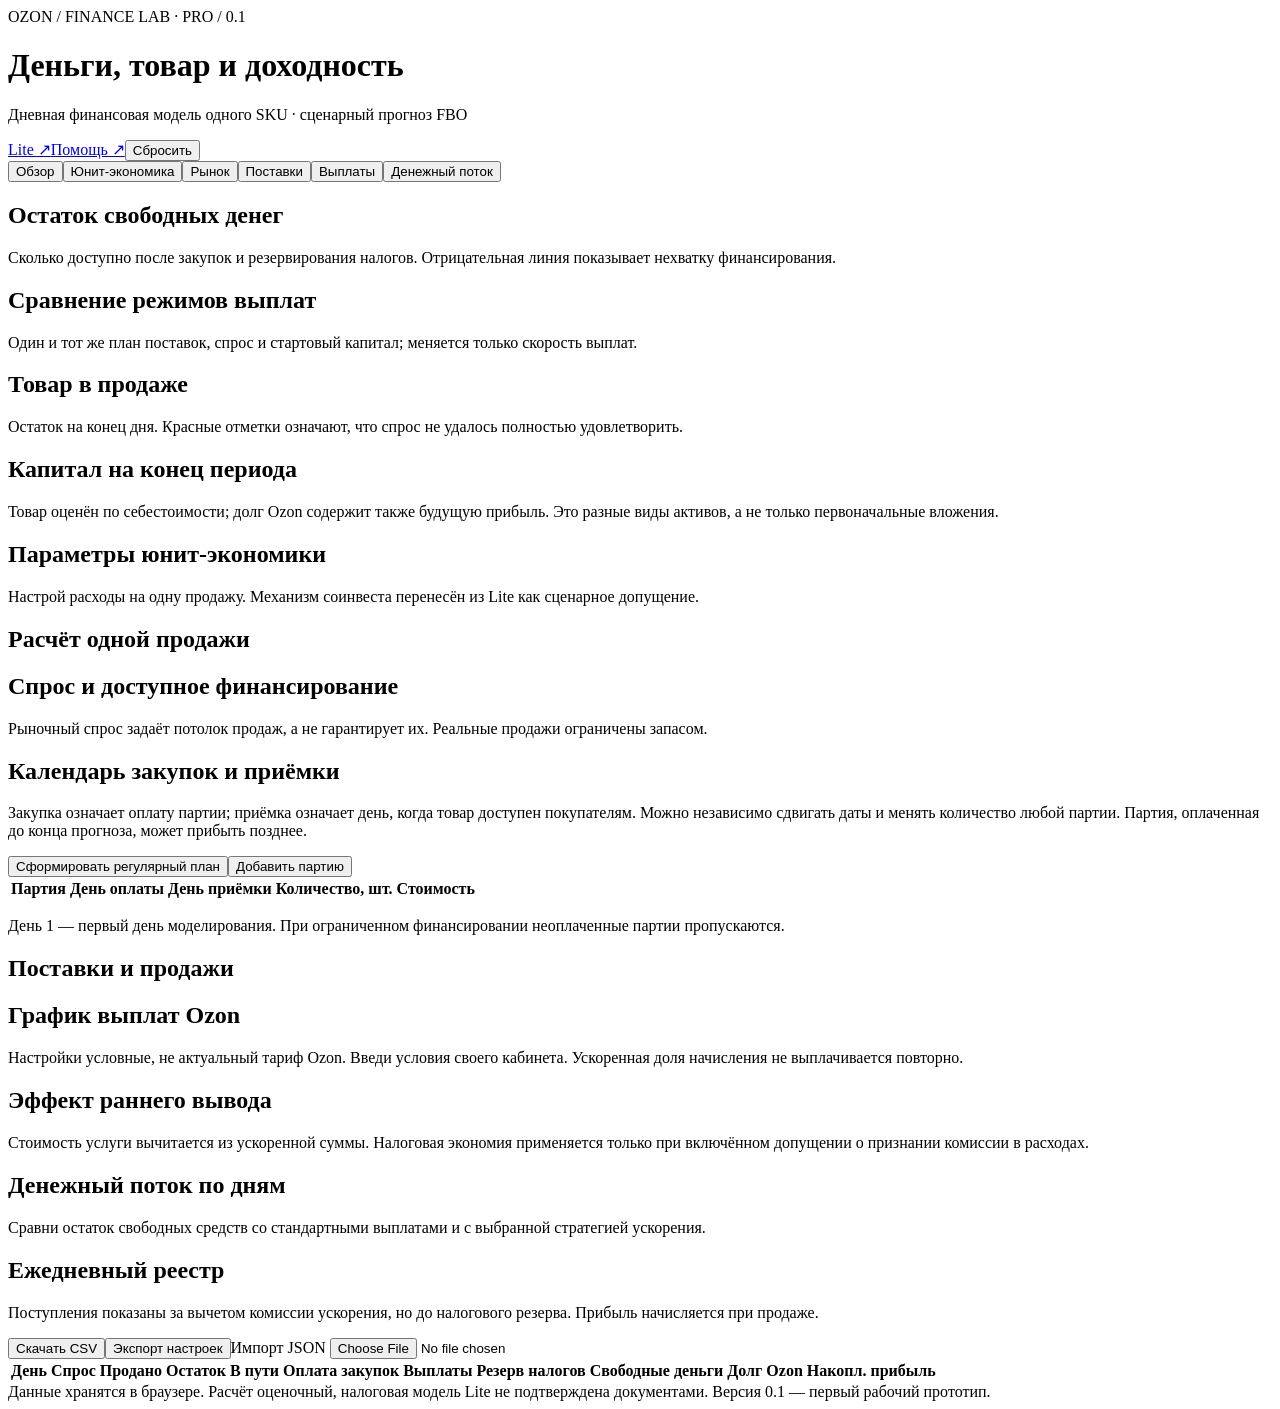
==== index.html @ 52581127 "Add PRO v0.1 index.html" ====
<!doctype html><html lang="ru"><head><meta charset="utf-8"><meta name="viewport" content="width=device-width,initial-scale=1"><meta name="robots" content="noindex,nofollow"><title>OZON Finance Lab PRO</title><link rel="stylesheet" href="style.css"></head><body><main><header><div><div class="eyebrow">OZON / FINANCE LAB · PRO / 0.1</div><h1>Деньги, товар и доходность</h1><p>Дневная финансовая модель одного SKU · сценарный прогноз FBO</p></div><div class="actions"><a href="https://fuzzlor.github.io/ozon-roi-lite/">Lite ↗</a><a href="help.html">Помощь ↗</a><button id="reset">Сбросить</button></div></header><nav id="nav"><button data-tab="overview" class="active">Обзор</button><button data-tab="unit">Юнит-экономика</button><button data-tab="market">Рынок</button><button data-tab="supply">Поставки</button><button data-tab="payout">Выплаты</button><button data-tab="cash">Денежный поток</button></nav><div id="errors" role="alert"></div><section id="overview" class="tab active"><div id="warnings"></div><div id="kpis" class="kpis"></div><div class="grid"><article><h2>Остаток свободных денег</h2><p>Сколько доступно после закупок и резервирования налогов. Отрицательная линия показывает нехватку финансирования.</p><div id="overviewCash"></div></article><article><h2>Сравнение режимов выплат</h2><p>Один и тот же план поставок, спрос и стартовый капитал; меняется только скорость выплат.</p><div id="comparison"></div></article><article><h2>Товар в продаже</h2><p>Остаток на конец дня. Красные отметки означают, что спрос не удалось полностью удовлетворить.</p><div id="overviewStock"></div></article><article><h2>Капитал на конец периода</h2><p>Товар оценён по себестоимости; долг Ozon содержит также будущую прибыль. Это разные виды активов, а не только первоначальные вложения.</p><div id="structure"></div></article></div></section><section id="unit" class="tab"><article><h2>Параметры юнит-экономики</h2><p>Настрой расходы на одну продажу. Механизм соинвеста перенесён из Lite как сценарное допущение.</p><div id="unitFields" class="fields"></div></article><article><h2>Расчёт одной продажи</h2><div id="unitTable"></div></article></section><section id="market" class="tab"><article><h2>Спрос и доступное финансирование</h2><p>Рыночный спрос задаёт потолок продаж, а не гарантирует их. Реальные продажи ограничены запасом.</p><div id="marketFields" class="fields"></div><div id="marketInfo"></div></article></section><section id="supply" class="tab"><article><h2>Календарь закупок и приёмки</h2><p>Закупка означает оплату партии; приёмка означает день, когда товар доступен покупателям. Можно независимо сдвигать даты и менять количество любой партии. Партия, оплаченная до конца прогноза, может прибыть позднее.</p><div class="fields" id="planFields"></div><div class="actions"><button id="generate">Сформировать регулярный план</button><button id="add">Добавить партию</button></div><div class="scroll"><table><thead><tr><th>Партия</th><th>День оплаты</th><th>День приёмки</th><th>Количество, шт.</th><th>Стоимость</th><th></th></tr></thead><tbody id="orderRows"></tbody></table></div><p>День 1 — первый день моделирования. При ограниченном финансировании неоплаченные партии пропускаются.</p></article><article><h2>Поставки и продажи</h2><div id="stockChart"></div><div id="supplyInfo"></div></article></section><section id="payout" class="tab"><article><h2>График выплат Ozon</h2><p>Настройки условные, не актуальный тариф Ozon. Введи условия своего кабинета. Ускоренная доля начисления не выплачивается повторно.</p><div id="payoutFields" class="fields"></div></article><article><h2>Эффект раннего вывода</h2><div id="payoutCompare"></div><p>Стоимость услуги вычитается из ускоренной суммы. Налоговая экономия применяется только при включённом допущении о признании комиссии в расходах.</p><div id="feeChart"></div></article></section><section id="cash" class="tab"><article><h2>Денежный поток по дням</h2><p>Сравни остаток свободных средств со стандартными выплатами и с выбранной стратегией ускорения.</p><div id="cashChart"></div><div id="cashInfo"></div></article><article><h2>Ежедневный реестр</h2><p>Поступления показаны за вычетом комиссии ускорения, но до налогового резерва. Прибыль начисляется при продаже.</p><div class="actions"><button id="csv">Скачать CSV</button><button id="json">Экспорт настроек</button><label class="import">Импорт JSON <input type="file" id="import" accept=".json"></label></div><div class="scroll tall"><table><thead><tr><th>День</th><th>Спрос</th><th>Продано</th><th>Остаток</th><th>В пути</th><th>Оплата закупок</th><th>Выплаты</th><th>Резерв налогов</th><th>Свободные деньги</th><th>Долг Ozon</th><th>Накопл. прибыль</th></tr></thead><tbody id="daily"></tbody></table></div></article></section><footer>Данные хранятся в браузере. Расчёт оценочный, налоговая модель Lite не подтверждена документами. Версия 0.1 — первый рабочий прототип.</footer></main><script src="engine.js"></script><script src="app.js"></script></body></html>
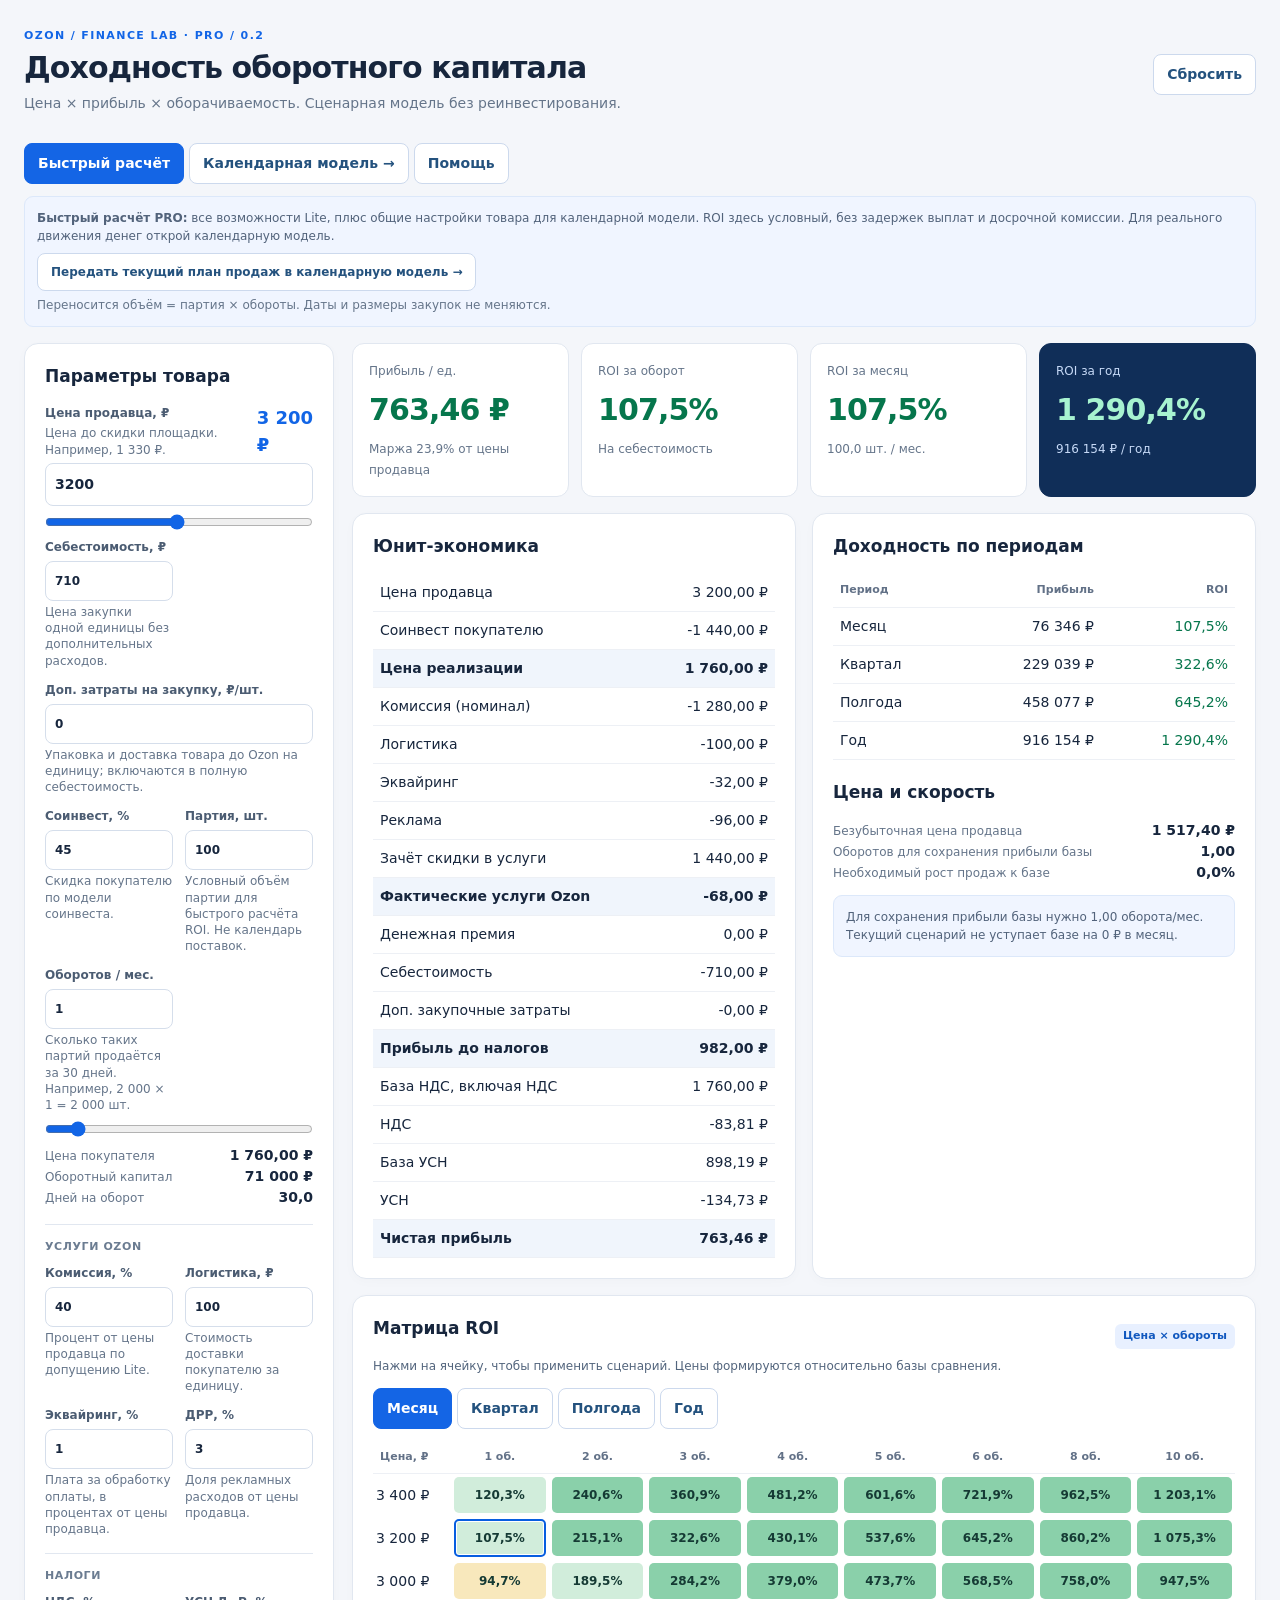
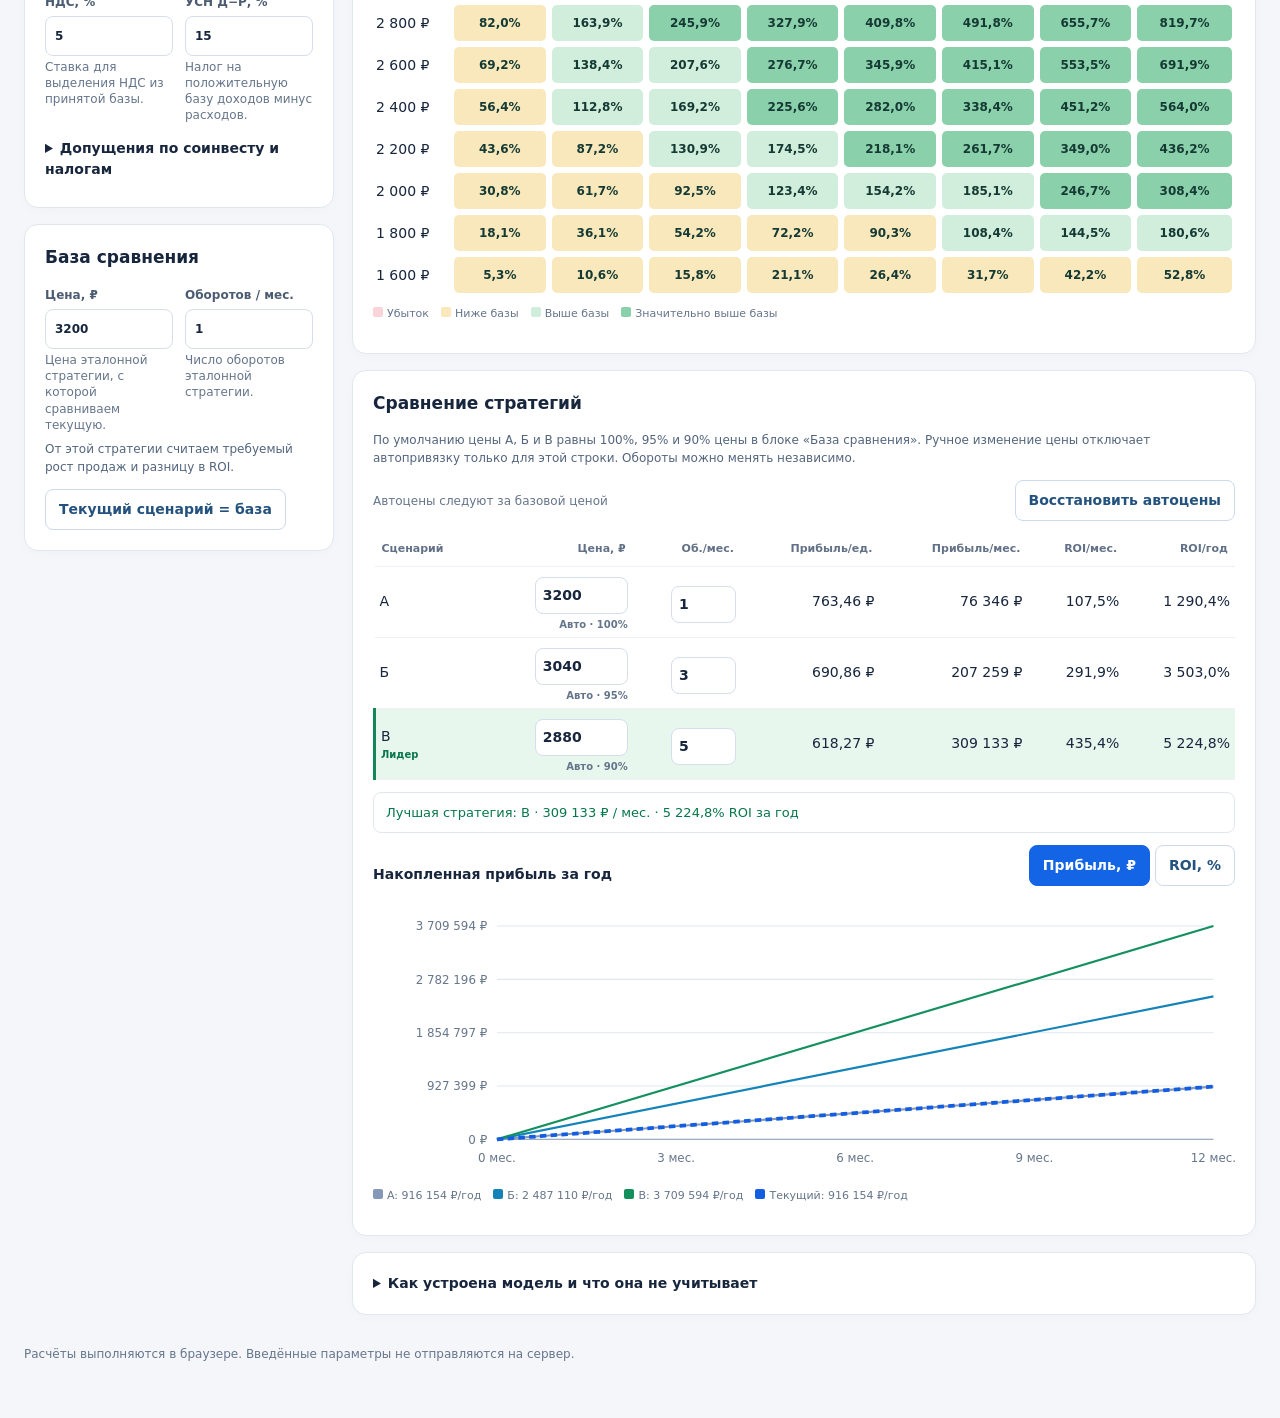
==== commit e91d4876: "PRO v0.2: restore all Lite calculations on the main screen" ====
--- a/index.html
+++ b/index.html
@@ -1 +1,62 @@
-<!doctype html><html lang="ru"><head><meta charset="utf-8"><meta name="viewport" content="width=device-width,initial-scale=1"><meta name="robots" content="noindex,nofollow"><title>OZON Finance Lab PRO</title><link rel="stylesheet" href="style.css"></head><body><main><header><div><div class="eyebrow">OZON / FINANCE LAB · PRO / 0.1</div><h1>Деньги, товар и доходность</h1><p>Дневная финансовая модель одного SKU · сценарный прогноз FBO</p></div><div class="actions"><a href="https://fuzzlor.github.io/ozon-roi-lite/">Lite ↗</a><a href="help.html">Помощь ↗</a><button id="reset">Сбросить</button></div></header><nav id="nav"><button data-tab="overview" class="active">Обзор</button><button data-tab="unit">Юнит-экономика</button><button data-tab="market">Рынок</button><button data-tab="supply">Поставки</button><button data-tab="payout">Выплаты</button><button data-tab="cash">Денежный поток</button></nav><div id="errors" role="alert"></div><section id="overview" class="tab active"><div id="warnings"></div><div id="kpis" class="kpis"></div><div class="grid"><article><h2>Остаток свободных денег</h2><p>Сколько доступно после закупок и резервирования налогов. Отрицательная линия показывает нехватку финансирования.</p><div id="overviewCash"></div></article><article><h2>Сравнение режимов выплат</h2><p>Один и тот же план поставок, спрос и стартовый капитал; меняется только скорость выплат.</p><div id="comparison"></div></article><article><h2>Товар в продаже</h2><p>Остаток на конец дня. Красные отметки означают, что спрос не удалось полностью удовлетворить.</p><div id="overviewStock"></div></article><article><h2>Капитал на конец периода</h2><p>Товар оценён по себестоимости; долг Ozon содержит также будущую прибыль. Это разные виды активов, а не только первоначальные вложения.</p><div id="structure"></div></article></div></section><section id="unit" class="tab"><article><h2>Параметры юнит-экономики</h2><p>Настрой расходы на одну продажу. Механизм соинвеста перенесён из Lite как сценарное допущение.</p><div id="unitFields" class="fields"></div></article><article><h2>Расчёт одной продажи</h2><div id="unitTable"></div></article></section><section id="market" class="tab"><article><h2>Спрос и доступное финансирование</h2><p>Рыночный спрос задаёт потолок продаж, а не гарантирует их. Реальные продажи ограничены запасом.</p><div id="marketFields" class="fields"></div><div id="marketInfo"></div></article></section><section id="supply" class="tab"><article><h2>Календарь закупок и приёмки</h2><p>Закупка означает оплату партии; приёмка означает день, когда товар доступен покупателям. Можно независимо сдвигать даты и менять количество любой партии. Партия, оплаченная до конца прогноза, может прибыть позднее.</p><div class="fields" id="planFields"></div><div class="actions"><button id="generate">Сформировать регулярный план</button><button id="add">Добавить партию</button></div><div class="scroll"><table><thead><tr><th>Партия</th><th>День оплаты</th><th>День приёмки</th><th>Количество, шт.</th><th>Стоимость</th><th></th></tr></thead><tbody id="orderRows"></tbody></table></div><p>День 1 — первый день моделирования. При ограниченном финансировании неоплаченные партии пропускаются.</p></article><article><h2>Поставки и продажи</h2><div id="stockChart"></div><div id="supplyInfo"></div></article></section><section id="payout" class="tab"><article><h2>График выплат Ozon</h2><p>Настройки условные, не актуальный тариф Ozon. Введи условия своего кабинета. Ускоренная доля начисления не выплачивается повторно.</p><div id="payoutFields" class="fields"></div></article><article><h2>Эффект раннего вывода</h2><div id="payoutCompare"></div><p>Стоимость услуги вычитается из ускоренной суммы. Налоговая экономия применяется только при включённом допущении о признании комиссии в расходах.</p><div id="feeChart"></div></article></section><section id="cash" class="tab"><article><h2>Денежный поток по дням</h2><p>Сравни остаток свободных средств со стандартными выплатами и с выбранной стратегией ускорения.</p><div id="cashChart"></div><div id="cashInfo"></div></article><article><h2>Ежедневный реестр</h2><p>Поступления показаны за вычетом комиссии ускорения, но до налогового резерва. Прибыль начисляется при продаже.</p><div class="actions"><button id="csv">Скачать CSV</button><button id="json">Экспорт настроек</button><label class="import">Импорт JSON <input type="file" id="import" accept=".json"></label></div><div class="scroll tall"><table><thead><tr><th>День</th><th>Спрос</th><th>Продано</th><th>Остаток</th><th>В пути</th><th>Оплата закупок</th><th>Выплаты</th><th>Резерв налогов</th><th>Свободные деньги</th><th>Долг Ozon</th><th>Накопл. прибыль</th></tr></thead><tbody id="daily"></tbody></table></div></article></section><footer>Данные хранятся в браузере. Расчёт оценочный, налоговая модель Lite не подтверждена документами. Версия 0.1 — первый рабочий прототип.</footer></main><script src="engine.js"></script><script src="app.js"></script></body></html>
+<!doctype html>
+<html lang="ru"><head><meta charset="utf-8"><meta name="viewport" content="width=device-width, initial-scale=1"><meta name="robots" content="noindex,nofollow"><title>Ozon ROI PRO — быстрый расчёт</title><style>
+:root{--ink:#17263d;--muted:#65758a;--blue:#1265e6;--bg:#f4f6fa;--line:#e1e7f0;--green:#06764c;--red:#b52f42}*{box-sizing:border-box}body{margin:0;font:14px/1.5 system-ui,-apple-system,Segoe UI,sans-serif;background:var(--bg);color:var(--ink)}main{max-width:1320px;margin:auto;padding:28px 24px 48px}header{display:flex;align-items:center;justify-content:space-between;gap:14px;margin-bottom:22px}h1{font-size:30px;letter-spacing:-.9px;line-height:1.2;margin:5px 0}h2{font-size:17px;margin:0 0 15px}p{margin:7px 0}.eyebrow{font-size:11px;font-weight:800;letter-spacing:1.4px;color:var(--blue)}.muted,small{color:var(--muted)}small{font-size:12px}.layout{display:grid;grid-template-columns:310px minmax(0,1fr);gap:18px;align-items:start}.panel{background:#fff;border:1px solid var(--line);border-radius:14px;padding:20px;margin-bottom:16px;box-shadow:0 3px 12px #20334c05}.fields{display:grid;grid-template-columns:1fr 1fr;gap:12px}label{display:block;color:#4b5c72;font-size:12px;font-weight:600}input[type=number]{font:inherit;font-weight:600;color:var(--ink);width:100%;margin-top:5px;padding:10px 9px;border:1px solid #d5deeb;border-radius:8px;background:#fff}input:focus,select:focus,button:focus-visible{outline:2px solid #70a9ff;outline-offset:2px}input[type=range]{width:100%;accent-color:var(--blue);margin:8px 0}input[type=checkbox]{accent-color:var(--blue)}.full{grid-column:1/-1}.section{font-size:11px;font-weight:800;color:#6b7c91;letter-spacing:.6px;text-transform:uppercase;margin:16px 0 8px;border-top:1px solid var(--line);padding-top:14px}.kpis{display:grid;grid-template-columns:repeat(4,1fr);gap:12px;margin-bottom:16px}.kpi{padding:16px;border-radius:12px;border:1px solid var(--line);background:#fff;min-width:0}.kpi b{display:block;font-size:clamp(20px,2.4vw,30px);letter-spacing:-.9px;margin:6px 0;overflow-wrap:anywhere;font-variant-numeric:tabular-nums}.kpi.primary{background:#102e58;color:white;border-color:#102e58}.kpi.primary small{color:#c6d9f6}.positive{color:var(--green)}.negative{color:var(--red)}.primary .positive{color:#a7f3d0}.primary .negative{color:#ffc4cb}.twocol{display:grid;grid-template-columns:1fr 1fr;gap:16px}.scroll{overflow-x:auto}table{width:100%;border-collapse:collapse;font-variant-numeric:tabular-nums}th,td{text-align:right;padding:8px 7px;border-bottom:1px solid #edf0f5;white-space:nowrap}th{font-size:11px;color:#627187;font-weight:650}td:first-child,th:first-child{text-align:left}tr.total td{font-weight:750;border-top:1px solid #b9c9df;background:#f0f5fc}.tag{display:inline-block;background:#e8f0ff;color:#1158bf;font-size:11px;font-weight:700;border-radius:6px;padding:4px 8px}button{cursor:pointer;border:1px solid #ccd9ed;background:#fff;color:#24527e;border-radius:8px;padding:9px 13px;font:inherit;font-weight:650}button:hover{background:#eef4ff}.tabs{display:flex;gap:5px;flex-wrap:wrap;margin-bottom:12px}.tabs button.active{background:#1465e5;color:white;border-color:#1465e5}.heat td,.heat th{text-align:center}.heat td:first-child,.heat th:first-child{text-align:left}.heat td{padding:3px;border:0}.heat button{width:100%;min-width:72px;border:1px solid transparent;padding:8px 5px;font-size:12px;color:#153a34;border-radius:5px;white-space:nowrap}.heat button.selected{border:2px solid #075ee0;box-shadow:0 0 0 1px #fff inset}.legend{display:flex;gap:12px;flex-wrap:wrap;font-size:11px;color:var(--muted);margin:10px 0}.dot{display:inline-block;width:10px;height:10px;border-radius:2px;margin-right:4px}.line{display:flex;align-items:center;justify-content:space-between;gap:8px}.line strong{font-variant-numeric:tabular-nums}.check{display:flex;gap:7px;align-items:flex-start;font-weight:400;margin:8px 0}.check input{margin-top:4px}.note{font-size:12px;color:#52637b;background:#f0f5ff;border:1px solid #dce8fa;padding:12px;border-radius:9px;margin-top:12px}.warn{color:#9e4b10}.sub{color:#53657d;font-size:12px;margin-bottom:13px}.scenario input{width:95px;min-width:65px;padding:7px}.scenario input.n{width:60px}.scenario td{padding:5px}.scenario .best td{background:#edf8f1}.plot{width:100%;height:auto;display:block}.plot text{fill:#66768b;font-size:11px}.priceRead{font-size:18px;color:var(--blue);font-weight:750}.footer{font-size:12px;color:var(--muted);margin-top:14px}details summary{cursor:pointer;font-weight:650}#err{color:var(--red)}@media(max-width:950px){.layout{grid-template-columns:260px minmax(0,1fr)}.kpis{grid-template-columns:repeat(2,1fr)}.twocol{grid-template-columns:1fr}}@media(max-width:650px){main{padding:16px 12px}header{align-items:flex-start}h1{font-size:25px}.layout{display:block}.panel{padding:15px}.kpis{gap:8px}.kpi{padding:12px}header button{font-size:12px;white-space:nowrap}.fields{gap:9px}}
+.scenario .loss td{background:#fff1f2;color:#b52f42}.scenario .loss input{color:#b52f42;border-color:#efb8bf}.scenario .best.loss td{background:#fff1f2}.scenario .best:not(.loss) td{background:#e8f7ee}.scenario .best td:first-child{border-left:3px solid #148657}.scenario .best.loss td:first-child{border-left:3px solid #b52f42}.scenario .mode{display:block;font-size:10px;font-weight:600;margin-top:3px;color:#65758a}.scenario .winner{font-size:10px;font-weight:750;color:#06764c;display:block}.scenario .loss .winner{color:#b52f42}.scenario-tools{display:flex;flex-wrap:wrap;justify-content:space-between;align-items:center;gap:8px;margin:12px 0}.scenario-tools .tabs{margin:0}.scenario-summary{padding:10px 12px;border:1px solid #e1e7f0;border-radius:8px;margin:12px 0;font-size:13px}.scenario-summary strong{font-weight:750}.scenario-summary.loss{color:#b52f42}.scenario-summary.win{color:#06764c}.chart-heading{font-size:14px;font-weight:700;margin:18px 0 0}.scenario label{font-size:10px}.scenario input{width:93px}.scenario input.n{width:61px} .navlink{display:inline-block;text-decoration:none;border:1px solid #ccd9ed;background:#fff;color:#24527e;border-radius:8px;padding:9px 13px;font-weight:650} .navlink:hover{background:#eef4ff}</style></head><body><main>
+<header><div><div class="eyebrow">OZON / FINANCE LAB · PRO / 0.2</div><h1>Доходность оборотного капитала</h1><p class="muted">Цена × прибыль × оборачиваемость. Сценарная модель без реинвестирования.</p></div><button id="reset">Сбросить</button></header><nav class="tabs" aria-label="Режим расчёта"><button class="active" aria-current="page">Быстрый расчёт</button><a class="navlink" href="advanced.html">Календарная модель →</a><a class="navlink" href="help.html">Помощь</a></nav><div class="note" style="margin:0 0 16px"><strong>Быстрый расчёт PRO:</strong> все возможности Lite, плюс общие настройки товара для календарной модели. ROI здесь условный, без задержек выплат и досрочной комиссии. Для реального движения денег открой календарную модель.<br><button id="transferPlan" style="margin-top:8px">Передать текущий план продаж в календарную модель →</button><small style="display:block;margin-top:5px">Переносится объём = партия × обороты. Даты и размеры закупок не меняются.</small></div>
+<div class="layout"><aside>
+<section class="panel"><h2>Параметры товара</h2><div class="line"><label for="price">Цена продавца, ₽</label><span id="priceShow" class="priceRead"></span></div><input id="price" type="number" min="1" max="10000000" step="any"><input id="priceRange" aria-label="Ползунок цены" type="range" min="100" max="6400" step="50"><div class="fields"><label>Себестоимость, ₽<input id="cost" type="number" min="0.01" step="any"></label><label class="full">Доп. затраты на закупку, ₽/шт.<input id="extra" type="number" min="0" max="1000000" step="any"></label><label>Соинвест, %<input id="discount" type="number" min="0" max="100" step="any"></label><label>Партия, шт.<input id="qty" type="number" min="1" step="any"></label><label>Оборотов / мес.<input id="turns" type="number" min="0" max="100" step="any"></label></div><input id="turnRange" aria-label="Ползунок оборотов" type="range" min="0" max="10" step=".1"><div class="line"><small>Цена покупателя</small><strong id="buyer"></strong></div><div class="line"><small>Оборотный капитал</small><strong id="capital"></strong></div><div class="line"><small>Дней на оборот</small><strong id="days"></strong></div>
+<div class="section">Услуги Ozon</div><div class="fields"><label>Комиссия, %<input id="commission" type="number" min="0" max="100" step="any"></label><label>Логистика, ₽<input id="logistics" type="number" min="0" step="any"></label><label>Эквайринг, %<input id="acquiring" type="number" min="0" max="100" step="any"></label><label>ДРР, %<input id="drr" type="number" min="0" max="100" step="any"></label></div>
+<div class="section">Налоги</div><div class="fields"><label>НДС, %<input id="vat" type="number" min="0" max="100" step="any"></label><label>УСН Д−Р, %<input id="usn" type="number" min="0" max="100" step="any"></label></div>
+<details style="margin-top:15px"><summary>Допущения по соинвесту и налогам</summary><label style="margin-top:10px">Доля услуг, доступных для зачёта скидки, %<input id="eligible" type="number" min="0" max="100" step="any"></label><label class="check"><input id="premiumVat" type="checkbox">Включать денежную премию в базу НДС</label><label class="check"><input id="minTax" type="checkbox">Учитывать приближённый минимум УСН 1%</label><small>Премия = незачтённый остаток соинвеста. По умолчанию моделируем полный зачёт в номинальные расходы и выплату остатка.</small></details>
+<p id="err" role="alert"></p></section>
+<section class="panel"><h2>База сравнения</h2><div class="fields"><label>Цена, ₽<input id="basePrice" type="number" min="1" step="any"></label><label>Оборотов / мес.<input id="baseTurns" type="number" min="0" max="100" step="any"></label></div><p class="sub">От этой стратегии считаем требуемый рост продаж и разницу в ROI.</p><button id="setBase">Текущий сценарий = база</button></section>
+</aside><div>
+<div class="kpis"><div class="kpi"><small>Прибыль / ед.</small><b id="kProfit"></b><small id="kMargin"></small></div><div class="kpi"><small>ROI за оборот</small><b id="kCycle"></b><small>На себестоимость</small></div><div class="kpi"><small>ROI за месяц</small><b id="kMonth"></b><small id="kUnits"></small></div><div class="kpi primary"><small>ROI за год</small><b id="kYear"></b><small id="kAnnual"></small></div></div>
+<div class="twocol"><section class="panel"><h2>Юнит-экономика</h2><div class="scroll"><table><tbody id="unit"></tbody></table></div></section><section class="panel"><h2>Доходность по периодам</h2><div class="scroll"><table><thead><tr><th>Период</th><th>Прибыль</th><th>ROI</th></tr></thead><tbody id="periods"></tbody></table></div><h2 style="margin-top:20px">Цена и скорость</h2><div class="line"><small>Безубыточная цена продавца</small><strong id="breakEven"></strong></div><div class="line"><small>Оборотов для сохранения прибыли базы</small><strong id="required"></strong></div><div class="line"><small>Необходимый рост продаж к базе</small><strong id="growth"></strong></div><div class="note" id="insight"></div></section></div>
+<section class="panel"><div class="line"><h2>Матрица ROI</h2><span class="tag">Цена × обороты</span></div><div class="sub">Нажми на ячейку, чтобы применить сценарий. Цены формируются относительно базы сравнения.</div><div class="tabs" id="tabs"><button data-m="1" class="active">Месяц</button><button data-m="3">Квартал</button><button data-m="6">Полгода</button><button data-m="12">Год</button></div><div class="scroll"><table class="heat" id="heat"></table></div><div class="legend"><span><i class="dot" style="background:#f9d5d9"></i>Убыток</span><span><i class="dot" style="background:#f8e8bc"></i>Ниже базы</span><span><i class="dot" style="background:#d1eddb"></i>Выше базы</span><span><i class="dot" style="background:#8ad0aa"></i>Значительно выше базы</span></div></section>
+<section class="panel"><h2>Сравнение стратегий</h2><p class="sub">По умолчанию цены A, Б и В равны 100%, 95% и 90% цены в блоке «База сравнения». Ручное изменение цены отключает автопривязку только для этой строки. Обороты можно менять независимо.</p><div class="scenario-tools"><small>Автоцены следуют за базовой ценой</small><button id="autoPrices">Восстановить автоцены</button></div><div class="scroll"><table class="scenario"><thead><tr><th>Сценарий</th><th>Цена, ₽</th><th>Об./мес.</th><th>Прибыль/ед.</th><th>Прибыль/мес.</th><th>ROI/мес.</th><th>ROI/год</th></tr></thead><tbody id="scenarios"></tbody></table></div><div id="bestScenario" class="scenario-summary" aria-live="polite"></div><div class="scenario-tools"><div class="chart-heading" id="chartTitle">Накопленная прибыль за год</div><div id="chartTabs" class="tabs"><button data-chart="profit" class="active" aria-pressed="true">Прибыль, ₽</button><button data-chart="roi" aria-pressed="false">ROI, %</button></div></div><svg id="plot" class="plot" viewBox="0 0 800 260" role="img" aria-label="График накопленной прибыли за 12 месяцев"></svg><div class="legend" id="plotLegend"></div></section>
+<section class="panel"><details><summary>Как устроена модель и что она не учитывает</summary><p>Цена реализации = цена продавца × (1 − соинвест). Номинальные услуги = комиссия, эквайринг и ДРР от цены продавца + логистика. Зачёт скидки = минимум суммы соинвеста и доступных для зачёта услуг; премия = остаток. Фактические услуги = номинальные услуги − зачёт.</p><p>НДС выделяется из цены реализации и, при включённой опции, денежной премии по ставке НДС/(100 + ставка). База УСН = цена реализации + премия − фактические услуги − себестоимость − НДС. УСН = положительная база × ставка; опционально минимум 1% от доходов без НДС. Реальный минимальный налог определяется по итогам года по всей деятельности ИП.</p><p>ROI за оборот = чистая прибыль / (себестоимость + дополнительные закупочные затраты). ROI периода = ROI за оборот × обороты в месяц × месяцы. Все расчёты без реинвестирования, задержек, комиссии за ускорение выплат, возвратов, постоянных затрат и ограничений спроса. При убытке сохранение капитала предполагает внешнее покрытие убытка.</p><p class="warn">Механизм зачёта и премий, а также включение премии в НДС — сценарные допущения по обсуждению стороннего калькулятора, а не подтверждённая налоговая консультация. Сверяйте с отчётами Ozon и действующими правилами. Пять оборотов в месяц не означают, что спрос автоматически вырастет при снижении цены.</p></details></section>
+</div></div><p class="footer">Расчёты выполняются в браузере. Введённые параметры не отправляются на сервер.</p></main>
+<script>
+const $=id=>document.getElementById(id);
+const defaults={price:3200,cost:710,extra:0,discount:45,qty:100,turns:1,commission:40,logistics:100,acquiring:1,drr:3,vat:5,usn:15,eligible:100,basePrice:3200,baseTurns:1};
+const ids=Object.keys(defaults);
+let period=1,chartMode="profit",manualPrices=[false,false,false];
+const priceFactors=[1,.95,.90];
+const autoPrice=(base,i)=>Math.max(1,Math.round(base*priceFactors[i]*100)/100);
+const fmt=(x,d=0)=>Number.isFinite(x)?x.toLocaleString('ru-RU',{minimumFractionDigits:d,maximumFractionDigits:d}):'—';
+const rub=(x,d=0)=>Number.isFinite(x)?fmt(x,d)+' ₽':'—',pct=x=>Number.isFinite(x)?fmt(x,1)+'%':'—';
+const clamp=(v,min,max)=>Math.min(max,Math.max(min,v));
+function read(){let a={};for(const id of ids){const e=$(id);let v=e.valueAsNumber;if(!Number.isFinite(v))v=defaults[id];a[id]=clamp(v,e.min===''?-Infinity:Number(e.min),e.max===''?Infinity:Number(e.max));}a.qty=Math.max(1,Math.floor(a.qty));a.premiumVat=$('premiumVat').checked;a.minTax=$('minTax').checked;return a;}
+function unit(p,a){const discount=p*a.discount/100,real=p-discount,commission=p*a.commission/100,acquiring=p*a.acquiring/100,ads=p*a.drr/100,nominal=commission+acquiring+ads+a.logistics,credit=Math.min(discount,nominal*a.eligible/100),premium=discount-credit,actual=nominal-credit,vatBase=real+(a.premiumVat?premium:0),vat=vatBase*a.vat/(100+a.vat),before=real+premium-actual-a.cost-(a.extra||0),taxBase=before-vat,tax=Math.max(0,taxBase*a.usn/100,a.minTax?Math.max(0,real+premium-vat)*.01:0),profit=taxBase-tax;return {discount,real,commission,acquiring,ads,nominal,credit,premium,actual,vatBase,vat,before,taxBase,tax,profit,roi:profit/(a.cost+(a.extra||0))*100,margin:p?profit/p*100:0};}
+const text=(id,v)=>$(id).textContent=v;
+const color=(id,v)=>{$(id).classList.toggle('negative',v<0);$(id).classList.toggle('positive',v>=0)};
+function rows(data){return data.map(([l,v,total])=>'<tr'+(total?' class="total"':'')+'><td>'+l+'</td><td>'+rub(v,2)+'</td></tr>').join('');}
+function breakEven(a){if(unit(0,a).profit>=0)return 0;let hi=1;while(hi<1e10&&unit(hi,a).profit<0)hi*=2;if(unit(hi,a).profit<0)return NaN;let lo=0;for(let i=0;i<70;i++){let mid=(lo+hi)/2;if(unit(mid,a).profit>=0)hi=mid;else lo=mid;}return Math.ceil(hi*100)/100;}
+function scenarioInit(){ $('scenarios').innerHTML=['A','Б','В'].map((l,i)=>'<tr><td>'+l+'<span class="winner" id="winner'+i+'"></span></td><td><input aria-label="Цена '+l+'" id="sp'+i+'" type="number" min="1" step="any"><span class="mode" id="mode'+i+'"></span></td><td><input aria-label="Обороты '+l+'" class="n" id="sn'+i+'" type="number" min="0" max="100" step="any"></td><td id="su'+i+'"></td><td id="sm'+i+'"></td><td id="sr'+i+'"></td><td id="sy'+i+'"></td></tr>').join('');}
+function reset(){for(let id of ids)$(id).value=defaults[id];$('premiumVat').checked=true;$('minTax').checked=false;manualPrices=[false,false,false];[0,1,2].forEach(i=>{$('sp'+i).value=autoPrice(defaults.basePrice,i);$('sn'+i).value=[1,3,5][i]});period=1;chartMode='profit';render();}
+function render(){
+let a=read(),u=unit(a.price,a),b=unit(a.basePrice,a),cap=a.qty*(a.cost+(a.extra||0)),monthly=u.profit*a.qty*a.turns,baseMonthly=b.profit*a.qty*a.baseTurns;
+$('priceRange').max=Math.max(6400,Math.ceil(a.price/100)*100);$('priceRange').value=a.price;$('turnRange').max=Math.max(10,a.turns);$('turnRange').value=a.turns;
+text('priceShow',rub(a.price));text('buyer',rub(u.real,2));text('capital',rub(cap));text('days',a.turns?fmt(30/a.turns,1):'—');text('kProfit',rub(u.profit,2));text('kMargin','Маржа '+pct(u.margin)+' от цены продавца');text('kCycle',pct(u.roi));text('kMonth',pct(u.roi*a.turns));text('kUnits',fmt(a.qty*a.turns,1)+' шт. / мес.');text('kYear',pct(u.roi*a.turns*12));text('kAnnual',rub(monthly*12)+' / год');['kProfit','kCycle','kMonth','kYear'].forEach(id=>color(id,u.profit));
+$('unit').innerHTML=rows([['Цена продавца',a.price],['Соинвест покупателю',-u.discount],['Цена реализации',u.real,true],['Комиссия (номинал)',-u.commission],['Логистика',-a.logistics],['Эквайринг',-u.acquiring],['Реклама',-u.ads],['Зачёт скидки в услуги',u.credit],['Фактические услуги Ozon',-u.actual,true],['Денежная премия',u.premium],['Себестоимость',-a.cost],['Доп. закупочные затраты',-a.extra],['Прибыль до налогов',u.before,true],['База НДС, включая НДС',u.vatBase],['НДС',-u.vat],['База УСН',u.taxBase],['УСН',-u.tax],['Чистая прибыль',u.profit,true]]);
+$('periods').innerHTML=[['Месяц',1],['Квартал',3],['Полгода',6],['Год',12]].map(([l,m])=>'<tr><td>'+l+'</td><td>'+rub(monthly*m)+'</td><td class="'+(u.profit<0?'negative':'positive')+'">'+pct(u.roi*a.turns*m)+'</td></tr>').join('');
+const be=breakEven(a),req=u.profit>0&&b.profit>0&&a.baseTurns>0?b.profit*a.baseTurns/u.profit:NaN; text('breakEven',rub(be,2));text('required',fmt(req,2));text('growth',Number.isFinite(req)?pct((req/a.baseTurns-1)*100):'—');text('insight',Number.isFinite(req)?'Для сохранения прибыли базы нужно '+fmt(req,2)+' оборота/мес. Текущий сценарий '+(monthly>=baseMonthly?'не уступает базе':'уступает базе')+' на '+rub(Math.abs(monthly-baseMonthly))+' в месяц.':'Компенсационная оборачиваемость не определена для неприбыльной или нулевой базы.');
+document.querySelectorAll('#tabs button').forEach(e=>e.classList.toggle('active',Number(e.dataset.m)===period));
+const step=Math.max(1,Math.round(a.basePrice*.0625/50)*50),prices=Array.from(new Set([a.basePrice+step,a.basePrice,a.basePrice-step,a.basePrice-2*step,a.basePrice-3*step,a.basePrice-4*step,a.basePrice-5*step,a.basePrice-6*step,a.basePrice-7*step,a.basePrice-8*step,a.price].filter(x=>x>0))).sort((a,b)=>b-a),turns=[1,2,3,4,5,6,8,10],baseR=b.roi*a.baseTurns*period;
+$('heat').innerHTML='<thead><tr><th>Цена, ₽</th>'+turns.map(n=>'<th>'+n+' об.</th>').join('')+'</tr></thead><tbody>'+prices.map(p=>'<tr><td>'+rub(p)+'</td>'+turns.map(n=>{let r=unit(p,a).roi*n*period,fill=r<0?'#f9d5d9':r<baseR?'#f8e8bc':r<Math.max(0,baseR)*2?'#d1eddb':'#8ad0aa';return '<td><button data-p="'+p+'" data-n="'+n+'" style="background:'+fill+'" class="'+(p===a.price&&n===a.turns?'selected':'')+'">'+pct(r)+'</button></td>'}).join('')+'</tr>').join('')+'</tbody>';
+const scenarios=[0,1,2].map(i=>{if(!manualPrices[i])$('sp'+i).value=autoPrice(a.basePrice,i);text('mode'+i,manualPrices[i]?'Вручную':'Авто · '+Math.round(priceFactors[i]*100)+'%');let p=Math.max(1,$('sp'+i).valueAsNumber||1),n=clamp($('sn'+i).valueAsNumber||0,0,100),z=unit(p,a);return {p,n,z,m:z.profit*a.qty*n,roi:z.roi*n};});
+const max=Math.max(...scenarios.map(x=>x.m)),names=['A','Б','В'],bestNames=[];
+scenarios.forEach((s,i)=>{text('su'+i,rub(s.z.profit,2));text('sm'+i,rub(s.m));text('sr'+i,pct(s.roi));text('sy'+i,pct(s.roi*12));const best=Math.abs(s.m-max)<1e-8,loss=s.z.profit<0;const tr=$('su'+i).parentElement;tr.classList.toggle('best',best);tr.classList.toggle('loss',loss);text('winner'+i,best?(max>0?'Лидер':max<0?'Мин. убыток':'Макс. результат'):'');if(best)bestNames.push(names[i]);});
+const bestText=max>0?'Лучшая стратегия: '+bestNames.join(', ')+' · '+rub(max)+' / мес. · '+pct(max/cap*100*12)+' ROI за год':max<0?'Все стратегии дают убыток. Минимальный убыток: '+bestNames.join(', ')+' · '+rub(max)+' / мес.':'Максимальный результат: 0 ₽ / мес. ('+bestNames.join(', ')+'). Прибыльных стратегий нет.';
+text('bestScenario',bestText);$('bestScenario').className='scenario-summary '+(max>0?'win':max<0?'loss':'');
+const isROI=chartMode==='roi',chartFmt=isROI?pct:rub;
+text('chartTitle',isROI?'Накопленный ROI за год':'Накопленная прибыль за год');$('plot').setAttribute('aria-label',isROI?'График накопленного ROI за 12 месяцев':'График накопленной прибыли за 12 месяцев');
+document.querySelectorAll('#chartTabs button').forEach(e=>{let active=e.dataset.chart===chartMode;e.classList.toggle('active',active);e.setAttribute('aria-pressed',String(active));});
+const series=[...scenarios.map((s,i)=>({l:names[i],m:isROI?s.roi:s.m,c:s.z.profit<0?['#a52e40','#d44351','#e57578'][i]:['#8698b7','#1483b8','#14905e'][i],dash:s.z.profit<0?['','5 3','2 3'][i]:''})),{l:'Текущий',m:isROI?u.roi*a.turns:monthly,c:u.profit<0?'#97182a':'#135de3',dash:'6 4'}],lo=Math.min(0,...series.map(s=>s.m*12)),rawHi=Math.max(0,...series.map(s=>s.m*12)),hi=rawHi===lo?lo+1:rawHi,span=hi-lo,y=v=>224-(v-lo)/span*198,x=m=>115+m/12*665;
+let svg='';for(let i=0;i<=4;i++){let v=lo+span*i/4,yy=y(v);svg+='<line x1="115" x2="780" y1="'+yy+'" y2="'+yy+'" stroke="#e1e7ef"/><text x="106" y="'+(yy+4)+'" text-anchor="end">'+chartFmt(v)+'</text>';}svg+='<line x1="115" x2="780" y1="'+y(0)+'" y2="'+y(0)+'" stroke="#9eacbf" stroke-width="1.2"/>';[0,3,6,9,12].forEach(m=>{svg+='<text x="'+x(m)+'" y="245" text-anchor="middle">'+m+' мес.</text>'});series.forEach(s=>{svg+='<line x1="'+x(0)+'" y1="'+y(0)+'" x2="'+x(12)+'" y2="'+y(s.m*12)+'" stroke="'+s.c+'" stroke-width="'+(s.l==='Текущий'?3.5:2)+'" '+(s.dash?'stroke-dasharray="'+s.dash+'"':'')+'/>'});$('plot').innerHTML=svg;$('plotLegend').innerHTML=series.map(s=>'<span><i class="dot" style="background:'+s.c+'"></i>'+s.l+': '+chartFmt(s.m*12)+'/год</span>').join('');
+text('err',ids.some(id=>!$(id).validity.valid||$(id).value==='')?'Проверь поля: для расчёта недопустимые значения ограничены допустимым диапазоном.':'');
+}
+scenarioInit();$('autoPrices').onclick=()=>{manualPrices=[false,false,false];render();};$('chartTabs').addEventListener('click',e=>{if(e.target.dataset.chart){chartMode=e.target.dataset.chart;render();}});document.addEventListener('input',e=>{if(/^sp[0-2]$/.test(e.target.id))manualPrices[Number(e.target.id.slice(2))]=true;if(e.target.id==='priceRange')$('price').value=e.target.value;if(e.target.id==='turnRange')$('turns').value=e.target.value;render();});$('tabs').addEventListener('click',e=>{if(e.target.dataset.m){period=Number(e.target.dataset.m);render()}});$('heat').addEventListener('click',e=>{if(e.target.dataset.p){$('price').value=e.target.dataset.p;$('turns').value=e.target.dataset.n;render()}});$('reset').onclick=reset;$('setBase').onclick=()=>{$('basePrice').value=read().price;$('baseTurns').value=read().turns;render()};
+const check=unit(3200,{...defaults,premiumVat:true,minTax:false});if(Math.abs(check.profit-763.4619047619)>0.001||Math.abs(check.vat-83.8095238095)>0.001)throw new Error('Контрольный расчёт не совпал');if(autoPrice(450,0)!==450||autoPrice(450,1)!==427.5||autoPrice(450,2)!==405)throw new Error('Автоцены не совпали');reset();
+</script><script src="settings.js"></script><script src="classic-bridge.js"></script></body></html>
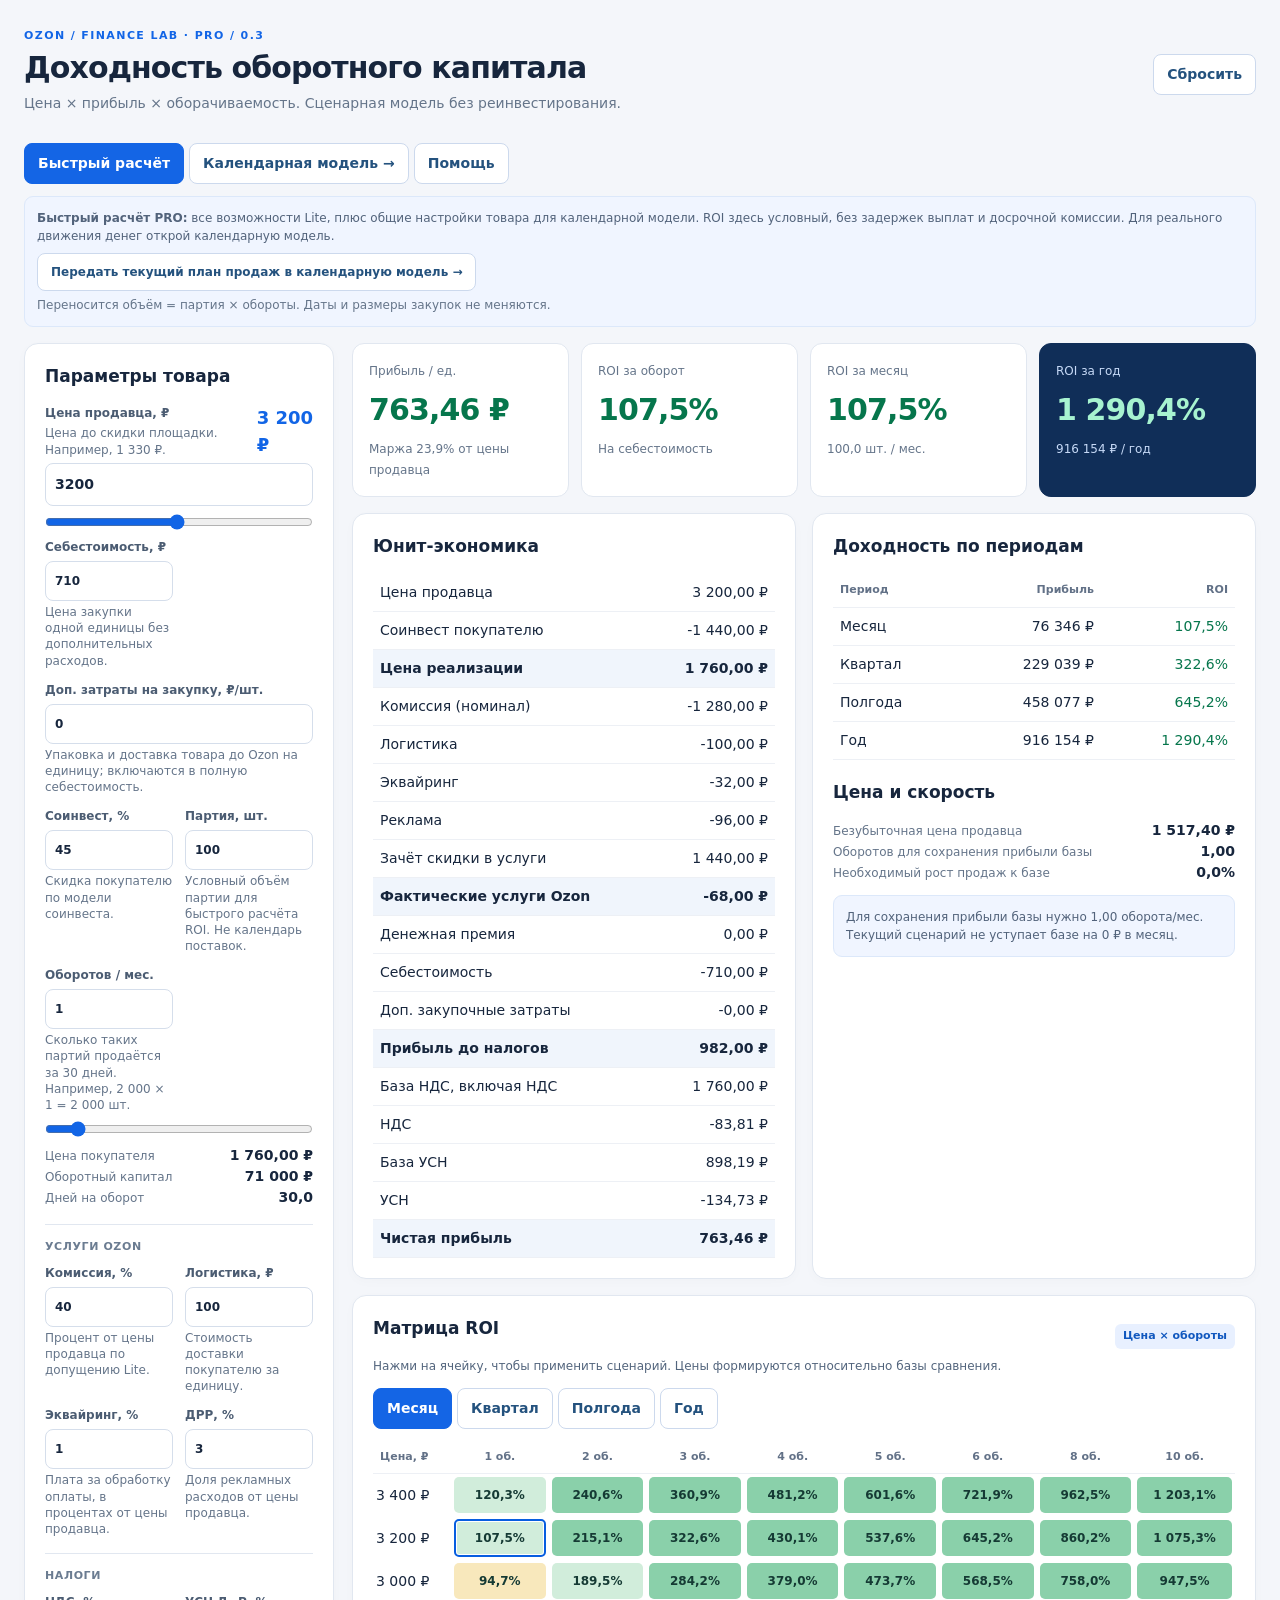
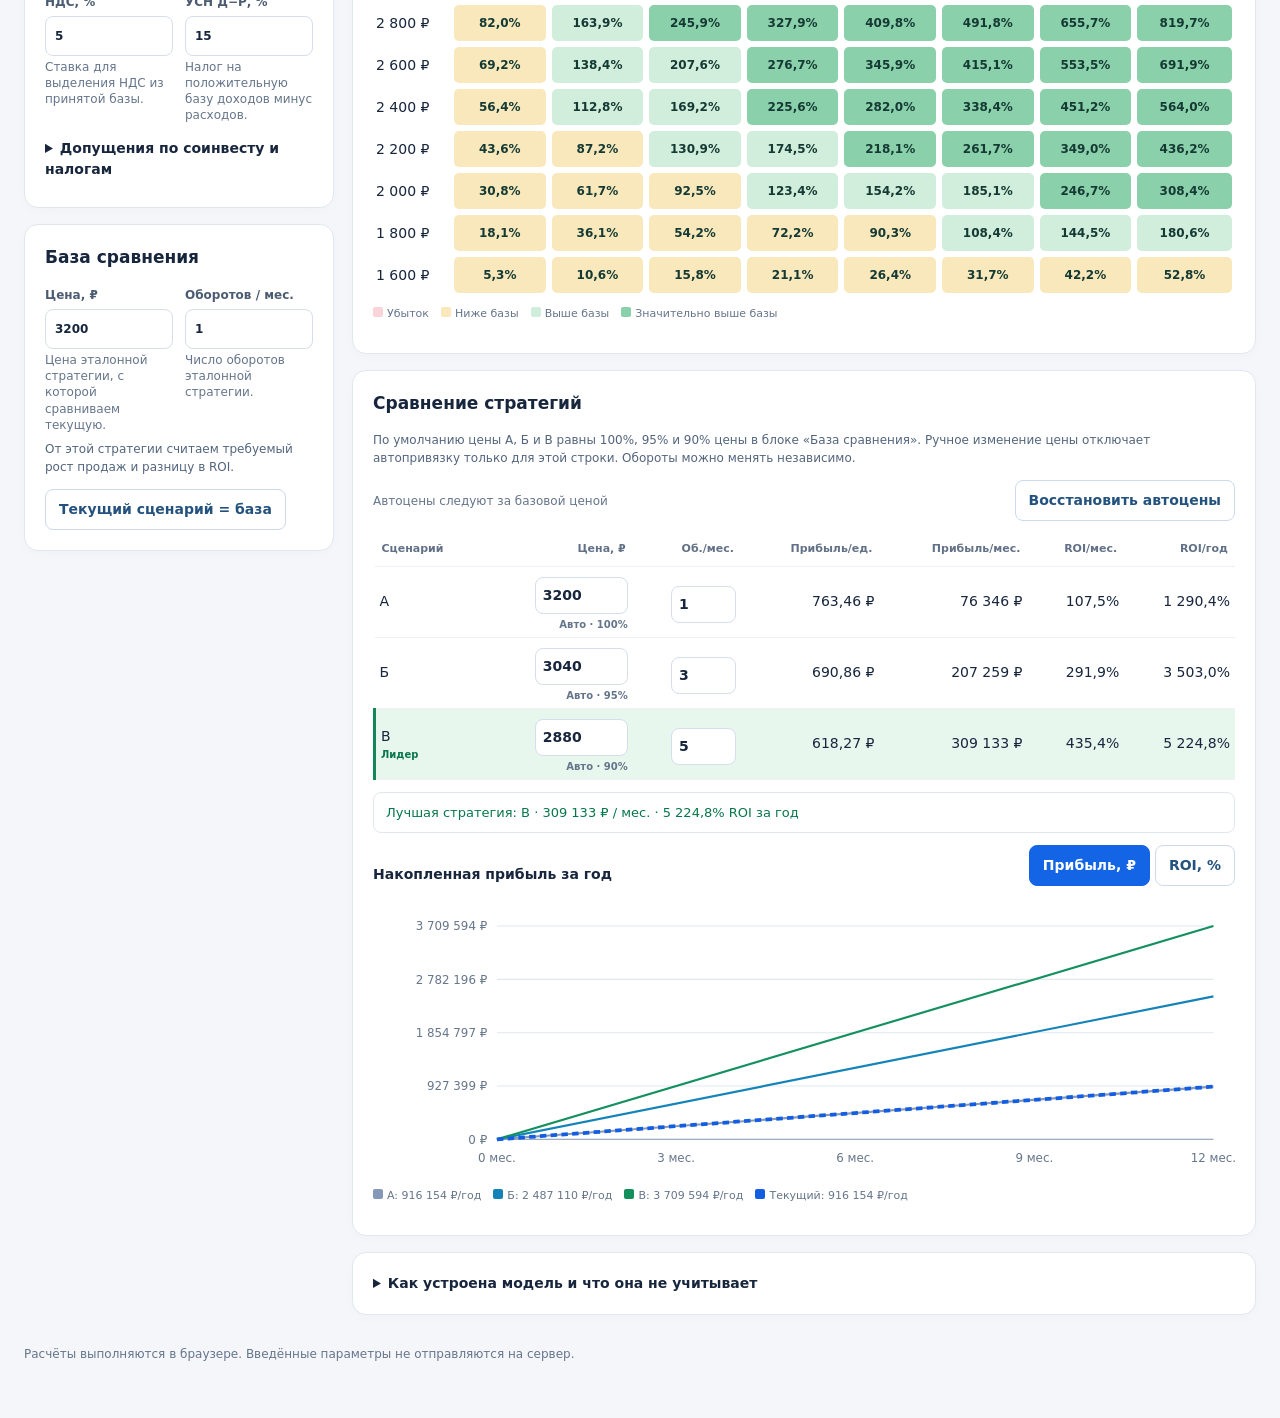
==== commit 53342e3e: "PRO v0.3: refine same-day controls and update help" ====
--- a/index.html
+++ b/index.html
@@ -2,7 +2,7 @@
 <html lang="ru"><head><meta charset="utf-8"><meta name="viewport" content="width=device-width, initial-scale=1"><meta name="robots" content="noindex,nofollow"><title>Ozon ROI PRO — быстрый расчёт</title><style>
 :root{--ink:#17263d;--muted:#65758a;--blue:#1265e6;--bg:#f4f6fa;--line:#e1e7f0;--green:#06764c;--red:#b52f42}*{box-sizing:border-box}body{margin:0;font:14px/1.5 system-ui,-apple-system,Segoe UI,sans-serif;background:var(--bg);color:var(--ink)}main{max-width:1320px;margin:auto;padding:28px 24px 48px}header{display:flex;align-items:center;justify-content:space-between;gap:14px;margin-bottom:22px}h1{font-size:30px;letter-spacing:-.9px;line-height:1.2;margin:5px 0}h2{font-size:17px;margin:0 0 15px}p{margin:7px 0}.eyebrow{font-size:11px;font-weight:800;letter-spacing:1.4px;color:var(--blue)}.muted,small{color:var(--muted)}small{font-size:12px}.layout{display:grid;grid-template-columns:310px minmax(0,1fr);gap:18px;align-items:start}.panel{background:#fff;border:1px solid var(--line);border-radius:14px;padding:20px;margin-bottom:16px;box-shadow:0 3px 12px #20334c05}.fields{display:grid;grid-template-columns:1fr 1fr;gap:12px}label{display:block;color:#4b5c72;font-size:12px;font-weight:600}input[type=number]{font:inherit;font-weight:600;color:var(--ink);width:100%;margin-top:5px;padding:10px 9px;border:1px solid #d5deeb;border-radius:8px;background:#fff}input:focus,select:focus,button:focus-visible{outline:2px solid #70a9ff;outline-offset:2px}input[type=range]{width:100%;accent-color:var(--blue);margin:8px 0}input[type=checkbox]{accent-color:var(--blue)}.full{grid-column:1/-1}.section{font-size:11px;font-weight:800;color:#6b7c91;letter-spacing:.6px;text-transform:uppercase;margin:16px 0 8px;border-top:1px solid var(--line);padding-top:14px}.kpis{display:grid;grid-template-columns:repeat(4,1fr);gap:12px;margin-bottom:16px}.kpi{padding:16px;border-radius:12px;border:1px solid var(--line);background:#fff;min-width:0}.kpi b{display:block;font-size:clamp(20px,2.4vw,30px);letter-spacing:-.9px;margin:6px 0;overflow-wrap:anywhere;font-variant-numeric:tabular-nums}.kpi.primary{background:#102e58;color:white;border-color:#102e58}.kpi.primary small{color:#c6d9f6}.positive{color:var(--green)}.negative{color:var(--red)}.primary .positive{color:#a7f3d0}.primary .negative{color:#ffc4cb}.twocol{display:grid;grid-template-columns:1fr 1fr;gap:16px}.scroll{overflow-x:auto}table{width:100%;border-collapse:collapse;font-variant-numeric:tabular-nums}th,td{text-align:right;padding:8px 7px;border-bottom:1px solid #edf0f5;white-space:nowrap}th{font-size:11px;color:#627187;font-weight:650}td:first-child,th:first-child{text-align:left}tr.total td{font-weight:750;border-top:1px solid #b9c9df;background:#f0f5fc}.tag{display:inline-block;background:#e8f0ff;color:#1158bf;font-size:11px;font-weight:700;border-radius:6px;padding:4px 8px}button{cursor:pointer;border:1px solid #ccd9ed;background:#fff;color:#24527e;border-radius:8px;padding:9px 13px;font:inherit;font-weight:650}button:hover{background:#eef4ff}.tabs{display:flex;gap:5px;flex-wrap:wrap;margin-bottom:12px}.tabs button.active{background:#1465e5;color:white;border-color:#1465e5}.heat td,.heat th{text-align:center}.heat td:first-child,.heat th:first-child{text-align:left}.heat td{padding:3px;border:0}.heat button{width:100%;min-width:72px;border:1px solid transparent;padding:8px 5px;font-size:12px;color:#153a34;border-radius:5px;white-space:nowrap}.heat button.selected{border:2px solid #075ee0;box-shadow:0 0 0 1px #fff inset}.legend{display:flex;gap:12px;flex-wrap:wrap;font-size:11px;color:var(--muted);margin:10px 0}.dot{display:inline-block;width:10px;height:10px;border-radius:2px;margin-right:4px}.line{display:flex;align-items:center;justify-content:space-between;gap:8px}.line strong{font-variant-numeric:tabular-nums}.check{display:flex;gap:7px;align-items:flex-start;font-weight:400;margin:8px 0}.check input{margin-top:4px}.note{font-size:12px;color:#52637b;background:#f0f5ff;border:1px solid #dce8fa;padding:12px;border-radius:9px;margin-top:12px}.warn{color:#9e4b10}.sub{color:#53657d;font-size:12px;margin-bottom:13px}.scenario input{width:95px;min-width:65px;padding:7px}.scenario input.n{width:60px}.scenario td{padding:5px}.scenario .best td{background:#edf8f1}.plot{width:100%;height:auto;display:block}.plot text{fill:#66768b;font-size:11px}.priceRead{font-size:18px;color:var(--blue);font-weight:750}.footer{font-size:12px;color:var(--muted);margin-top:14px}details summary{cursor:pointer;font-weight:650}#err{color:var(--red)}@media(max-width:950px){.layout{grid-template-columns:260px minmax(0,1fr)}.kpis{grid-template-columns:repeat(2,1fr)}.twocol{grid-template-columns:1fr}}@media(max-width:650px){main{padding:16px 12px}header{align-items:flex-start}h1{font-size:25px}.layout{display:block}.panel{padding:15px}.kpis{gap:8px}.kpi{padding:12px}header button{font-size:12px;white-space:nowrap}.fields{gap:9px}}
 .scenario .loss td{background:#fff1f2;color:#b52f42}.scenario .loss input{color:#b52f42;border-color:#efb8bf}.scenario .best.loss td{background:#fff1f2}.scenario .best:not(.loss) td{background:#e8f7ee}.scenario .best td:first-child{border-left:3px solid #148657}.scenario .best.loss td:first-child{border-left:3px solid #b52f42}.scenario .mode{display:block;font-size:10px;font-weight:600;margin-top:3px;color:#65758a}.scenario .winner{font-size:10px;font-weight:750;color:#06764c;display:block}.scenario .loss .winner{color:#b52f42}.scenario-tools{display:flex;flex-wrap:wrap;justify-content:space-between;align-items:center;gap:8px;margin:12px 0}.scenario-tools .tabs{margin:0}.scenario-summary{padding:10px 12px;border:1px solid #e1e7f0;border-radius:8px;margin:12px 0;font-size:13px}.scenario-summary strong{font-weight:750}.scenario-summary.loss{color:#b52f42}.scenario-summary.win{color:#06764c}.chart-heading{font-size:14px;font-weight:700;margin:18px 0 0}.scenario label{font-size:10px}.scenario input{width:93px}.scenario input.n{width:61px} .navlink{display:inline-block;text-decoration:none;border:1px solid #ccd9ed;background:#fff;color:#24527e;border-radius:8px;padding:9px 13px;font-weight:650} .navlink:hover{background:#eef4ff}</style></head><body><main>
-<header><div><div class="eyebrow">OZON / FINANCE LAB · PRO / 0.2</div><h1>Доходность оборотного капитала</h1><p class="muted">Цена × прибыль × оборачиваемость. Сценарная модель без реинвестирования.</p></div><button id="reset">Сбросить</button></header><nav class="tabs" aria-label="Режим расчёта"><button class="active" aria-current="page">Быстрый расчёт</button><a class="navlink" href="advanced.html">Календарная модель →</a><a class="navlink" href="help.html">Помощь</a></nav><div class="note" style="margin:0 0 16px"><strong>Быстрый расчёт PRO:</strong> все возможности Lite, плюс общие настройки товара для календарной модели. ROI здесь условный, без задержек выплат и досрочной комиссии. Для реального движения денег открой календарную модель.<br><button id="transferPlan" style="margin-top:8px">Передать текущий план продаж в календарную модель →</button><small style="display:block;margin-top:5px">Переносится объём = партия × обороты. Даты и размеры закупок не меняются.</small></div>
+<header><div><div class="eyebrow">OZON / FINANCE LAB · PRO / 0.3</div><h1>Доходность оборотного капитала</h1><p class="muted">Цена × прибыль × оборачиваемость. Сценарная модель без реинвестирования.</p></div><button id="reset">Сбросить</button></header><nav class="tabs" aria-label="Режим расчёта"><button class="active" aria-current="page">Быстрый расчёт</button><a class="navlink" href="advanced.html">Календарная модель →</a><a class="navlink" href="help.html">Помощь</a></nav><div class="note" style="margin:0 0 16px"><strong>Быстрый расчёт PRO:</strong> все возможности Lite, плюс общие настройки товара для календарной модели. ROI здесь условный, без задержек выплат и досрочной комиссии. Для реального движения денег открой календарную модель.<br><button id="transferPlan" style="margin-top:8px">Передать текущий план продаж в календарную модель →</button><small style="display:block;margin-top:5px">Переносится объём = партия × обороты. Даты и размеры закупок не меняются.</small></div>
 <div class="layout"><aside>
 <section class="panel"><h2>Параметры товара</h2><div class="line"><label for="price">Цена продавца, ₽</label><span id="priceShow" class="priceRead"></span></div><input id="price" type="number" min="1" max="10000000" step="any"><input id="priceRange" aria-label="Ползунок цены" type="range" min="100" max="6400" step="50"><div class="fields"><label>Себестоимость, ₽<input id="cost" type="number" min="0.01" step="any"></label><label class="full">Доп. затраты на закупку, ₽/шт.<input id="extra" type="number" min="0" max="1000000" step="any"></label><label>Соинвест, %<input id="discount" type="number" min="0" max="100" step="any"></label><label>Партия, шт.<input id="qty" type="number" min="1" step="any"></label><label>Оборотов / мес.<input id="turns" type="number" min="0" max="100" step="any"></label></div><input id="turnRange" aria-label="Ползунок оборотов" type="range" min="0" max="10" step=".1"><div class="line"><small>Цена покупателя</small><strong id="buyer"></strong></div><div class="line"><small>Оборотный капитал</small><strong id="capital"></strong></div><div class="line"><small>Дней на оборот</small><strong id="days"></strong></div>
 <div class="section">Услуги Ozon</div><div class="fields"><label>Комиссия, %<input id="commission" type="number" min="0" max="100" step="any"></label><label>Логистика, ₽<input id="logistics" type="number" min="0" step="any"></label><label>Эквайринг, %<input id="acquiring" type="number" min="0" max="100" step="any"></label><label>ДРР, %<input id="drr" type="number" min="0" max="100" step="any"></label></div>
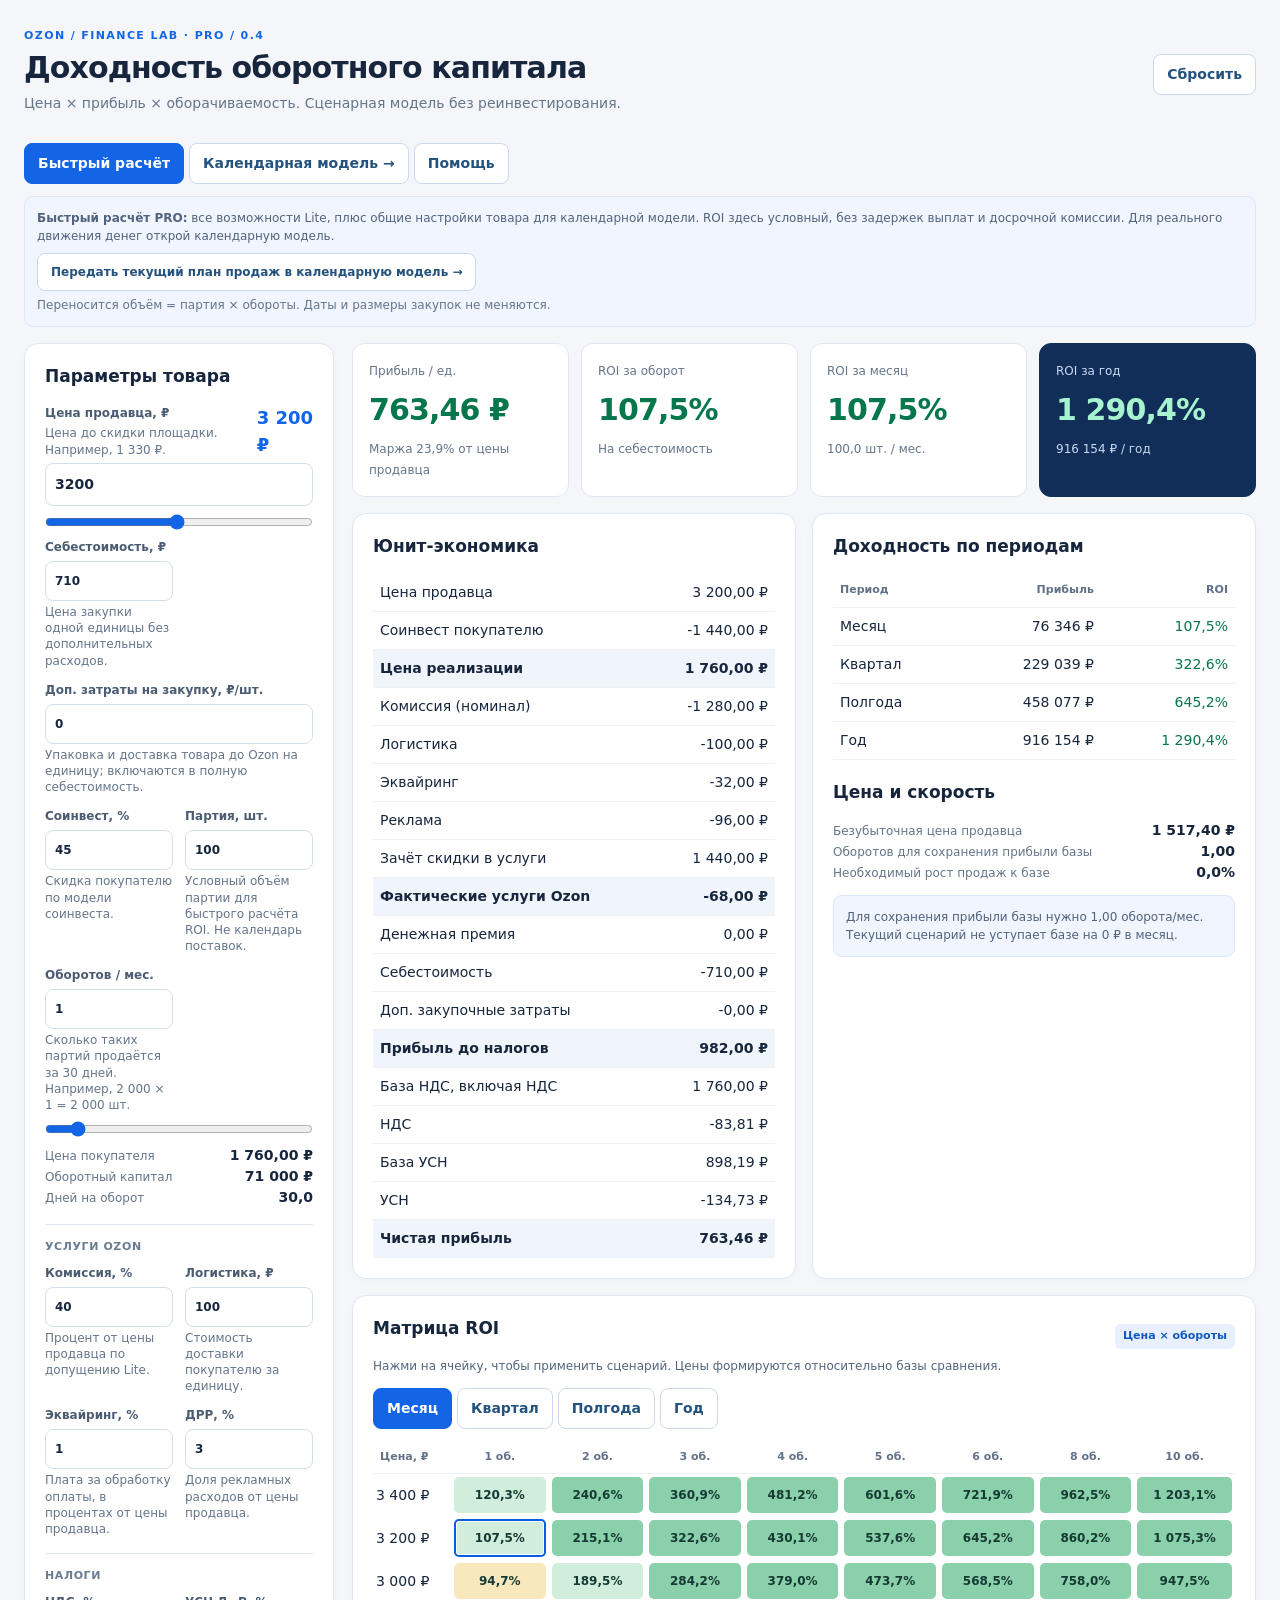
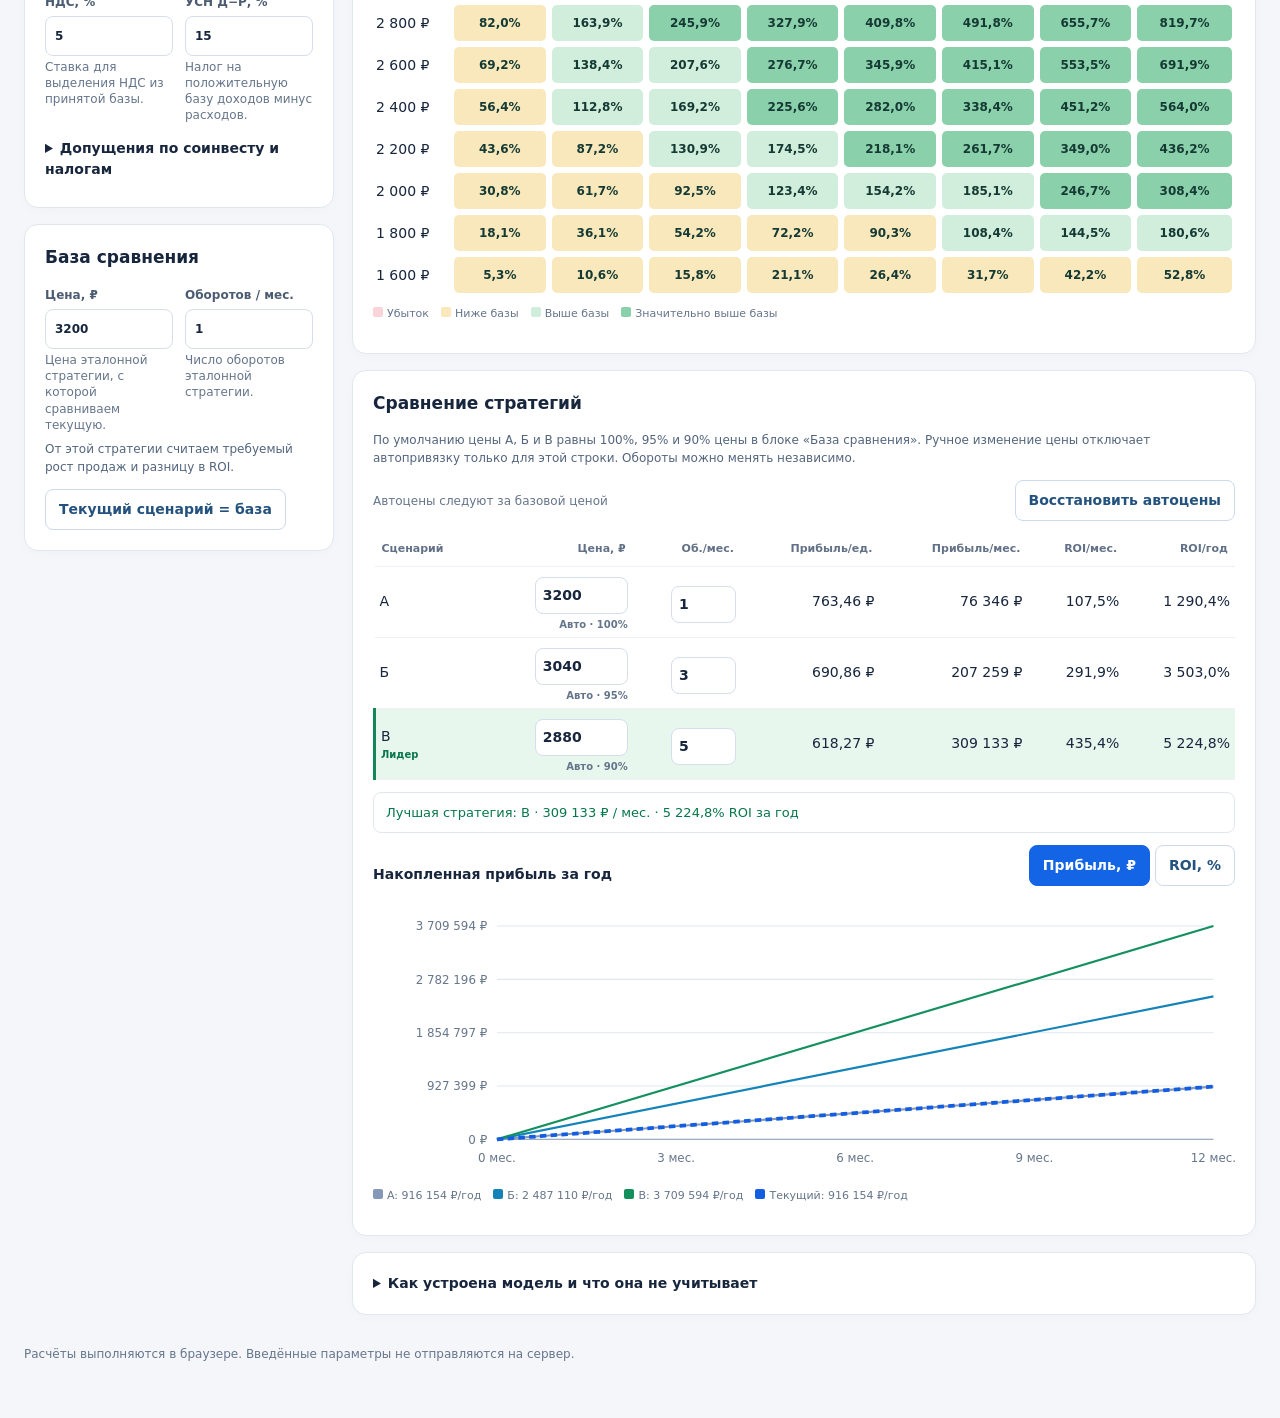
==== commit 2353ca69: "Document PRO v0.4 demand modelling and limitations" ====
--- a/index.html
+++ b/index.html
@@ -2,7 +2,7 @@
 <html lang="ru"><head><meta charset="utf-8"><meta name="viewport" content="width=device-width, initial-scale=1"><meta name="robots" content="noindex,nofollow"><title>Ozon ROI PRO — быстрый расчёт</title><style>
 :root{--ink:#17263d;--muted:#65758a;--blue:#1265e6;--bg:#f4f6fa;--line:#e1e7f0;--green:#06764c;--red:#b52f42}*{box-sizing:border-box}body{margin:0;font:14px/1.5 system-ui,-apple-system,Segoe UI,sans-serif;background:var(--bg);color:var(--ink)}main{max-width:1320px;margin:auto;padding:28px 24px 48px}header{display:flex;align-items:center;justify-content:space-between;gap:14px;margin-bottom:22px}h1{font-size:30px;letter-spacing:-.9px;line-height:1.2;margin:5px 0}h2{font-size:17px;margin:0 0 15px}p{margin:7px 0}.eyebrow{font-size:11px;font-weight:800;letter-spacing:1.4px;color:var(--blue)}.muted,small{color:var(--muted)}small{font-size:12px}.layout{display:grid;grid-template-columns:310px minmax(0,1fr);gap:18px;align-items:start}.panel{background:#fff;border:1px solid var(--line);border-radius:14px;padding:20px;margin-bottom:16px;box-shadow:0 3px 12px #20334c05}.fields{display:grid;grid-template-columns:1fr 1fr;gap:12px}label{display:block;color:#4b5c72;font-size:12px;font-weight:600}input[type=number]{font:inherit;font-weight:600;color:var(--ink);width:100%;margin-top:5px;padding:10px 9px;border:1px solid #d5deeb;border-radius:8px;background:#fff}input:focus,select:focus,button:focus-visible{outline:2px solid #70a9ff;outline-offset:2px}input[type=range]{width:100%;accent-color:var(--blue);margin:8px 0}input[type=checkbox]{accent-color:var(--blue)}.full{grid-column:1/-1}.section{font-size:11px;font-weight:800;color:#6b7c91;letter-spacing:.6px;text-transform:uppercase;margin:16px 0 8px;border-top:1px solid var(--line);padding-top:14px}.kpis{display:grid;grid-template-columns:repeat(4,1fr);gap:12px;margin-bottom:16px}.kpi{padding:16px;border-radius:12px;border:1px solid var(--line);background:#fff;min-width:0}.kpi b{display:block;font-size:clamp(20px,2.4vw,30px);letter-spacing:-.9px;margin:6px 0;overflow-wrap:anywhere;font-variant-numeric:tabular-nums}.kpi.primary{background:#102e58;color:white;border-color:#102e58}.kpi.primary small{color:#c6d9f6}.positive{color:var(--green)}.negative{color:var(--red)}.primary .positive{color:#a7f3d0}.primary .negative{color:#ffc4cb}.twocol{display:grid;grid-template-columns:1fr 1fr;gap:16px}.scroll{overflow-x:auto}table{width:100%;border-collapse:collapse;font-variant-numeric:tabular-nums}th,td{text-align:right;padding:8px 7px;border-bottom:1px solid #edf0f5;white-space:nowrap}th{font-size:11px;color:#627187;font-weight:650}td:first-child,th:first-child{text-align:left}tr.total td{font-weight:750;border-top:1px solid #b9c9df;background:#f0f5fc}.tag{display:inline-block;background:#e8f0ff;color:#1158bf;font-size:11px;font-weight:700;border-radius:6px;padding:4px 8px}button{cursor:pointer;border:1px solid #ccd9ed;background:#fff;color:#24527e;border-radius:8px;padding:9px 13px;font:inherit;font-weight:650}button:hover{background:#eef4ff}.tabs{display:flex;gap:5px;flex-wrap:wrap;margin-bottom:12px}.tabs button.active{background:#1465e5;color:white;border-color:#1465e5}.heat td,.heat th{text-align:center}.heat td:first-child,.heat th:first-child{text-align:left}.heat td{padding:3px;border:0}.heat button{width:100%;min-width:72px;border:1px solid transparent;padding:8px 5px;font-size:12px;color:#153a34;border-radius:5px;white-space:nowrap}.heat button.selected{border:2px solid #075ee0;box-shadow:0 0 0 1px #fff inset}.legend{display:flex;gap:12px;flex-wrap:wrap;font-size:11px;color:var(--muted);margin:10px 0}.dot{display:inline-block;width:10px;height:10px;border-radius:2px;margin-right:4px}.line{display:flex;align-items:center;justify-content:space-between;gap:8px}.line strong{font-variant-numeric:tabular-nums}.check{display:flex;gap:7px;align-items:flex-start;font-weight:400;margin:8px 0}.check input{margin-top:4px}.note{font-size:12px;color:#52637b;background:#f0f5ff;border:1px solid #dce8fa;padding:12px;border-radius:9px;margin-top:12px}.warn{color:#9e4b10}.sub{color:#53657d;font-size:12px;margin-bottom:13px}.scenario input{width:95px;min-width:65px;padding:7px}.scenario input.n{width:60px}.scenario td{padding:5px}.scenario .best td{background:#edf8f1}.plot{width:100%;height:auto;display:block}.plot text{fill:#66768b;font-size:11px}.priceRead{font-size:18px;color:var(--blue);font-weight:750}.footer{font-size:12px;color:var(--muted);margin-top:14px}details summary{cursor:pointer;font-weight:650}#err{color:var(--red)}@media(max-width:950px){.layout{grid-template-columns:260px minmax(0,1fr)}.kpis{grid-template-columns:repeat(2,1fr)}.twocol{grid-template-columns:1fr}}@media(max-width:650px){main{padding:16px 12px}header{align-items:flex-start}h1{font-size:25px}.layout{display:block}.panel{padding:15px}.kpis{gap:8px}.kpi{padding:12px}header button{font-size:12px;white-space:nowrap}.fields{gap:9px}}
 .scenario .loss td{background:#fff1f2;color:#b52f42}.scenario .loss input{color:#b52f42;border-color:#efb8bf}.scenario .best.loss td{background:#fff1f2}.scenario .best:not(.loss) td{background:#e8f7ee}.scenario .best td:first-child{border-left:3px solid #148657}.scenario .best.loss td:first-child{border-left:3px solid #b52f42}.scenario .mode{display:block;font-size:10px;font-weight:600;margin-top:3px;color:#65758a}.scenario .winner{font-size:10px;font-weight:750;color:#06764c;display:block}.scenario .loss .winner{color:#b52f42}.scenario-tools{display:flex;flex-wrap:wrap;justify-content:space-between;align-items:center;gap:8px;margin:12px 0}.scenario-tools .tabs{margin:0}.scenario-summary{padding:10px 12px;border:1px solid #e1e7f0;border-radius:8px;margin:12px 0;font-size:13px}.scenario-summary strong{font-weight:750}.scenario-summary.loss{color:#b52f42}.scenario-summary.win{color:#06764c}.chart-heading{font-size:14px;font-weight:700;margin:18px 0 0}.scenario label{font-size:10px}.scenario input{width:93px}.scenario input.n{width:61px} .navlink{display:inline-block;text-decoration:none;border:1px solid #ccd9ed;background:#fff;color:#24527e;border-radius:8px;padding:9px 13px;font-weight:650} .navlink:hover{background:#eef4ff}</style></head><body><main>
-<header><div><div class="eyebrow">OZON / FINANCE LAB · PRO / 0.3</div><h1>Доходность оборотного капитала</h1><p class="muted">Цена × прибыль × оборачиваемость. Сценарная модель без реинвестирования.</p></div><button id="reset">Сбросить</button></header><nav class="tabs" aria-label="Режим расчёта"><button class="active" aria-current="page">Быстрый расчёт</button><a class="navlink" href="advanced.html">Календарная модель →</a><a class="navlink" href="help.html">Помощь</a></nav><div class="note" style="margin:0 0 16px"><strong>Быстрый расчёт PRO:</strong> все возможности Lite, плюс общие настройки товара для календарной модели. ROI здесь условный, без задержек выплат и досрочной комиссии. Для реального движения денег открой календарную модель.<br><button id="transferPlan" style="margin-top:8px">Передать текущий план продаж в календарную модель →</button><small style="display:block;margin-top:5px">Переносится объём = партия × обороты. Даты и размеры закупок не меняются.</small></div>
+<header><div><div class="eyebrow">OZON / FINANCE LAB · PRO / 0.4</div><h1>Доходность оборотного капитала</h1><p class="muted">Цена × прибыль × оборачиваемость. Сценарная модель без реинвестирования.</p></div><button id="reset">Сбросить</button></header><nav class="tabs" aria-label="Режим расчёта"><button class="active" aria-current="page">Быстрый расчёт</button><a class="navlink" href="advanced.html">Календарная модель →</a><a class="navlink" href="help.html">Помощь</a></nav><div class="note" style="margin:0 0 16px"><strong>Быстрый расчёт PRO:</strong> все возможности Lite, плюс общие настройки товара для календарной модели. ROI здесь условный, без задержек выплат и досрочной комиссии. Для реального движения денег открой календарную модель.<br><button id="transferPlan" style="margin-top:8px">Передать текущий план продаж в календарную модель →</button><small style="display:block;margin-top:5px">Переносится объём = партия × обороты. Даты и размеры закупок не меняются.</small></div>
 <div class="layout"><aside>
 <section class="panel"><h2>Параметры товара</h2><div class="line"><label for="price">Цена продавца, ₽</label><span id="priceShow" class="priceRead"></span></div><input id="price" type="number" min="1" max="10000000" step="any"><input id="priceRange" aria-label="Ползунок цены" type="range" min="100" max="6400" step="50"><div class="fields"><label>Себестоимость, ₽<input id="cost" type="number" min="0.01" step="any"></label><label class="full">Доп. затраты на закупку, ₽/шт.<input id="extra" type="number" min="0" max="1000000" step="any"></label><label>Соинвест, %<input id="discount" type="number" min="0" max="100" step="any"></label><label>Партия, шт.<input id="qty" type="number" min="1" step="any"></label><label>Оборотов / мес.<input id="turns" type="number" min="0" max="100" step="any"></label></div><input id="turnRange" aria-label="Ползунок оборотов" type="range" min="0" max="10" step=".1"><div class="line"><small>Цена покупателя</small><strong id="buyer"></strong></div><div class="line"><small>Оборотный капитал</small><strong id="capital"></strong></div><div class="line"><small>Дней на оборот</small><strong id="days"></strong></div>
 <div class="section">Услуги Ozon</div><div class="fields"><label>Комиссия, %<input id="commission" type="number" min="0" max="100" step="any"></label><label>Логистика, ₽<input id="logistics" type="number" min="0" step="any"></label><label>Эквайринг, %<input id="acquiring" type="number" min="0" max="100" step="any"></label><label>ДРР, %<input id="drr" type="number" min="0" max="100" step="any"></label></div>
